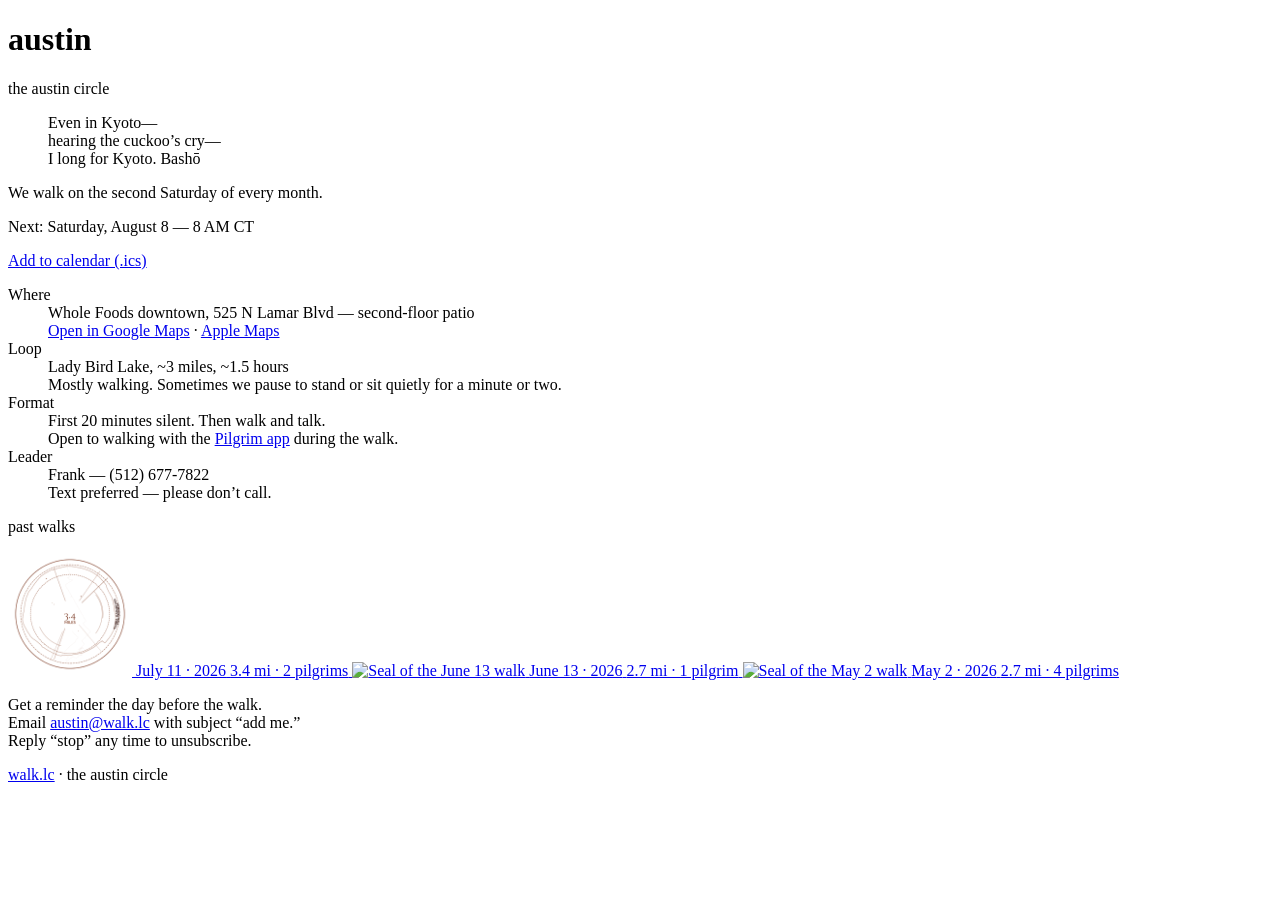
==== austin/index.html @ 09af0085 "Add austin walk archive — 2026-07-11 Third walk of the Austin Circle and the circle's first seek — t" ====
<!DOCTYPE html>
<html lang="en">
<head>
  <meta charset="UTF-8">
  <meta name="viewport" content="width=device-width, initial-scale=1.0">
  <title>The Austin Circle — Local Circle</title>
  <meta name="description" content="The Austin Circle. We walk on the second Saturday of every month, ~3 miles around Lady Bird Lake. First 20 minutes silent. Then walk and talk.">

  <link rel="canonical" href="https://walk.lc/austin/">

  <meta property="og:title" content="The Austin Circle — Local Circle">
  <meta property="og:description" content="We walk on the second Saturday of every month around Lady Bird Lake. First 20 minutes silent.">
  <meta property="og:type" content="website">
  <meta property="og:url" content="https://walk.lc/austin/">
  <meta property="og:site_name" content="Local Circle">
  <meta property="og:locale" content="en_US">
  <meta property="og:image" content="https://walk.lc/assets/og/austin.png">
  <meta property="og:image:width" content="1200">
  <meta property="og:image:height" content="630">
  <meta property="og:image:alt" content="The Austin Circle — second Saturday of every month, around Lady Bird Lake">

  <meta name="twitter:card" content="summary_large_image">
  <meta name="twitter:title" content="The Austin Circle">
  <meta name="twitter:description" content="Monthly walks around Lady Bird Lake. First 20 minutes silent.">
  <meta name="twitter:image" content="https://walk.lc/assets/og/austin.png">
  <meta name="twitter:image:alt" content="The Austin Circle — second Saturday of every month">

  <link rel="icon" href="/assets/favicon.svg" type="image/svg+xml">
  <link rel="icon" href="/assets/favicon-32.png" sizes="32x32" type="image/png">
  <link rel="icon" href="/assets/favicon-16.png" sizes="16x16" type="image/png">
  <link rel="apple-touch-icon" href="/assets/apple-touch-icon.png">

  <link rel="preconnect" href="https://fonts.googleapis.com">
  <link rel="preconnect" href="https://fonts.gstatic.com" crossorigin>
  <link href="https://fonts.googleapis.com/css2?family=Cormorant+Garamond:ital,wght@0,300;0,400;1,400&family=Lato:wght@300;400;600&display=swap" rel="stylesheet">

  <link rel="stylesheet" href="/css/site.css">

  <link rel="sitemap" type="application/xml" href="/sitemap.xml">

  <script type="application/ld+json">
  {
    "@context": "https://schema.org",
    "@type": "Event",
    "name": "The Austin Circle",
    "description": "Monthly walking circle around Lady Bird Lake. ~3 miles, ~1.5 hours. First 20 minutes silent, then walk and talk.",
    "url": "https://walk.lc/austin/",
    "image": "https://walk.lc/assets/og/austin.png",
    "isAccessibleForFree": true,
    "eventStatus": "https://schema.org/EventScheduled",
    "eventAttendanceMode": "https://schema.org/OfflineEventAttendanceMode",
    "startDate": "2026-08-08T08:00:00-05:00",
    "endDate": "2026-08-08T09:30:00-05:00",
    "eventSchedule": {
      "@type": "Schedule",
      "scheduleTimezone": "America/Chicago",
      "byDay": "https://schema.org/Saturday",
      "byMonthWeek": 2,
      "startTime": "08:00",
      "duration": "PT1H30M"
    },
    "location": {
      "@type": "Place",
      "name": "Whole Foods Market — second-floor patio",
      "address": {
        "@type": "PostalAddress",
        "streetAddress": "525 N Lamar Blvd",
        "addressLocality": "Austin",
        "addressRegion": "TX",
        "postalCode": "78703",
        "addressCountry": "US"
      },
      "geo": {
        "@type": "GeoCoordinates",
        "latitude": 30.27,
        "longitude": -97.74
      }
    },
    "organizer": {
      "@type": "Organization",
      "name": "Local Circle",
      "url": "https://walk.lc/"
    },
    "performer": {
      "@type": "Person",
      "name": "Frank"
    },
    "offers": {
      "@type": "Offer",
      "price": "0",
      "priceCurrency": "USD",
      "availability": "https://schema.org/InStock",
      "url": "mailto:austin@walk.lc?subject=add%20me"
    }
  }
  </script>

  <script defer src="https://analytics.walktalkmeditate.org/script.js" data-website-id="1ba0555d-f610-4cc4-bd1d-35c4b710ee3e"></script>
</head>
<body>

  <main>

    <header class="hero">
      <div class="hero-seal seal-city" data-seal="city" aria-hidden="true"></div>
      <h1>austin</h1>
      <p class="subtitle">the austin circle</p>
    </header>

    <blockquote class="poetry">
      Even in Kyoto&mdash;<br>
      hearing the cuckoo&rsquo;s cry&mdash;<br>
      I long for Kyoto.
      <span class="attribution">Bash&#x14d;</span>
    </blockquote>

    <section class="rule-block">
      <p class="rule">We walk on the second Saturday of every month.</p>
      <p class="next" data-cadence-next>Next: Saturday, August 8 &mdash; 8 AM CT</p>
      <p class="meta"><a href="#" download data-cadence-ics>Add to calendar (.ics)</a></p>
    </section>

    <section class="practical">
      <dl>
        <dt>Where</dt>
        <dd>Whole Foods downtown, 525 N Lamar Blvd &mdash; second-floor patio</dd>
        <dd class="secondary">
          <a href="https://maps.app.goo.gl/rMoJSE2wYfeReAUW6" target="_blank" rel="noopener">Open in Google Maps</a>
          &middot;
          <a href="https://maps.apple.com/?q=Whole+Foods+Market&address=525+N+Lamar+Blvd,+Austin,+TX+78703" target="_blank" rel="noopener">Apple Maps</a>
        </dd>

        <dt>Loop</dt>
        <dd>Lady Bird Lake, ~3 miles, ~1.5 hours</dd>
        <dd class="secondary">
          Mostly walking. Sometimes we pause to stand or sit quietly for a minute or two.
        </dd>

        <dt>Format</dt>
        <dd>First 20 minutes silent. Then walk and talk.</dd>
        <dd class="secondary">
          Open to walking with the <a href="https://pilgrimapp.org" target="_blank" rel="noopener">Pilgrim app</a> during the walk.
        </dd>

        <dt>Leader</dt>
        <dd>Frank &mdash; <span class="phone">(512) 677-7822</span></dd>
        <dd class="secondary">
          Text preferred &mdash; please don&rsquo;t call.
        </dd>
      </dl>
    </section>

    <section class="walks-archive" aria-label="Past walks">
      <p class="section-label">past walks</p>
      <div class="walks-grid">
        <a class="walk-stamp" href="/austin/2026-07-11/">
          <img class="walk-stamp-seal" src="/austin/2026-07-11/seal.png" alt="Seal of the July 11 walk" loading="lazy" width="124" height="124">
          <span class="walk-stamp-date">July 11 &middot; 2026</span>
          <span class="walk-stamp-meta">3.4 mi &middot; 2 pilgrims</span>
        </a>
        <a class="walk-stamp" href="/austin/2026-06-13/">
          <img class="walk-stamp-seal" src="/austin/2026-06-13/seal.png" alt="Seal of the June 13 walk" loading="lazy" width="124" height="124">
          <span class="walk-stamp-date">June 13 &middot; 2026</span>
          <span class="walk-stamp-meta">2.7 mi &middot; 1 pilgrim</span>
        </a>
        <a class="walk-stamp" href="/austin/2026-05-02/">
          <img class="walk-stamp-seal" src="/austin/2026-05-02/seal.png" alt="Seal of the May 2 walk" loading="lazy" width="124" height="124">
          <span class="walk-stamp-date">May 2 &middot; 2026</span>
          <span class="walk-stamp-meta">2.7 mi &middot; 4 pilgrims</span>
        </a>
      </div>
    </section>

    <p class="subscribe-cta">
      Get a reminder the day before the walk.<br>
      Email <a href="mailto:austin@walk.lc?subject=add%20me">austin@walk.lc</a> with subject &ldquo;add me.&rdquo;<br>
      <span class="quiet">Reply &ldquo;stop&rdquo; any time to unsubscribe.</span>
    </p>

  </main>

  <footer>
    <p><a href="/">walk.lc</a> &middot; the austin circle</p>
  </footer>

  <script id="city-data" type="application/json">
    {
      "name": "Austin",
      "state": "Texas",
      "kanji": "歩",
      "lat": 30.27,
      "lng": -97.74,
      "loop": [
        [30.2728, -97.7506],
        [30.2716, -97.7475],
        [30.2691, -97.7437],
        [30.2658, -97.7414],
        [30.2625, -97.7407],
        [30.2599, -97.7430],
        [30.2585, -97.7470],
        [30.2592, -97.7510],
        [30.2613, -97.7547],
        [30.2647, -97.7569],
        [30.2683, -97.7570],
        [30.2715, -97.7548]
      ],
      "cadence": { "pattern": "second-saturday", "time": "08:00", "tz": "America/Chicago", "effectiveFrom": "2026-06-01" },
      "where": {
        "address": "Whole Foods Market, 525 N Lamar Blvd, Austin, TX",
        "note": "second-floor patio"
      },
      "loopDescription": "Lady Bird Lake, ~3 miles, ~1.5 hours"
    }
  </script>

  <script src="/js/seal.js"></script>
  <script src="/js/cadence.js"></script>

</body>
</html>
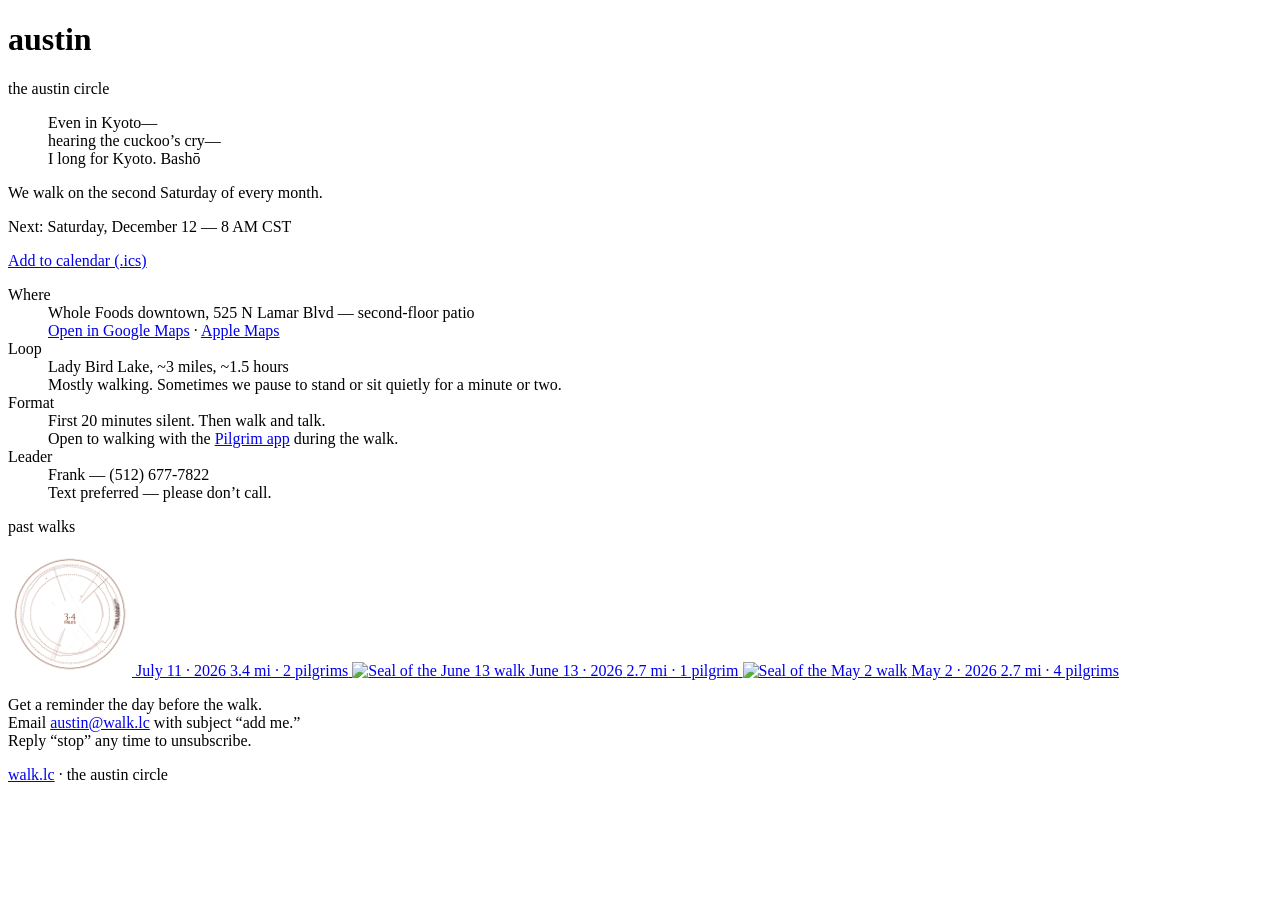
==== commit 798870d2: "Move the August walk to the 15th via a one-off cadence override The circle is pushing just the Augus" ====
--- a/austin/index.html
+++ b/austin/index.html
@@ -49,8 +49,8 @@
     "isAccessibleForFree": true,
     "eventStatus": "https://schema.org/EventScheduled",
     "eventAttendanceMode": "https://schema.org/OfflineEventAttendanceMode",
-    "startDate": "2026-08-08T08:00:00-05:00",
-    "endDate": "2026-08-08T09:30:00-05:00",
+    "startDate": "2026-08-15T08:00:00-05:00",
+    "endDate": "2026-08-15T09:30:00-05:00",
     "eventSchedule": {
       "@type": "Schedule",
       "scheduleTimezone": "America/Chicago",
@@ -116,7 +116,7 @@
 
     <section class="rule-block">
       <p class="rule">We walk on the second Saturday of every month.</p>
-      <p class="next" data-cadence-next>Next: Saturday, August 8 &mdash; 8 AM CT</p>
+      <p class="next" data-cadence-next>Next: Saturday, August 15 &mdash; 8 AM CT</p>
       <p class="meta"><a href="#" download data-cadence-ics>Add to calendar (.ics)</a></p>
     </section>
 
@@ -204,7 +204,7 @@
         [30.2683, -97.7570],
         [30.2715, -97.7548]
       ],
-      "cadence": { "pattern": "second-saturday", "time": "08:00", "tz": "America/Chicago", "effectiveFrom": "2026-06-01" },
+      "cadence": { "pattern": "second-saturday", "time": "08:00", "tz": "America/Chicago", "effectiveFrom": "2026-06-01", "override": { "date": "2026-08-15" } },
       "where": {
         "address": "Whole Foods Market, 525 N Lamar Blvd, Austin, TX",
         "note": "second-floor patio"
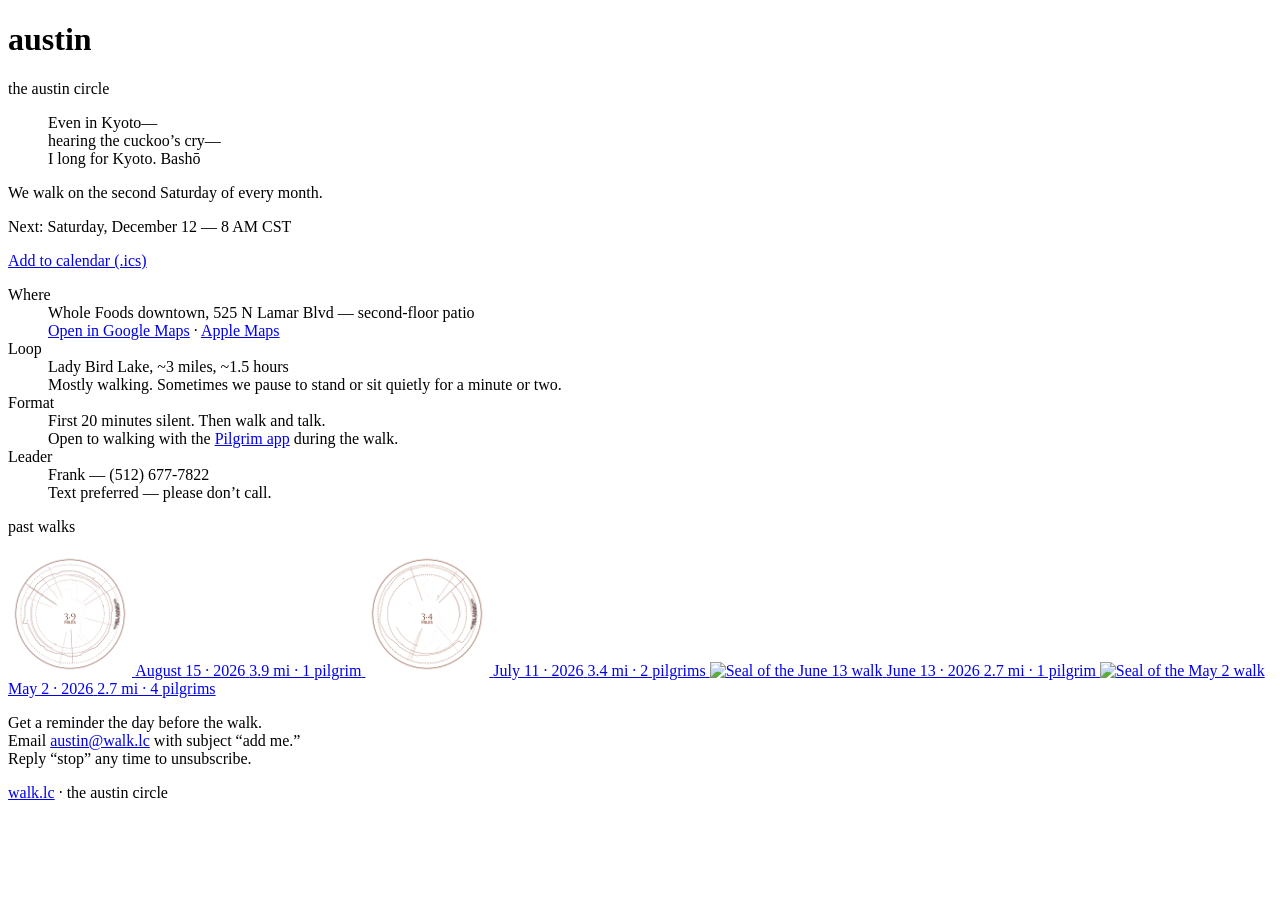
==== commit c0f3dc41: "Add austin walk archive — 2026-08-15 Fourth walk of the Austin Circle and the longest yet — one pilg" ====
--- a/austin/index.html
+++ b/austin/index.html
@@ -49,8 +49,8 @@
     "isAccessibleForFree": true,
     "eventStatus": "https://schema.org/EventScheduled",
     "eventAttendanceMode": "https://schema.org/OfflineEventAttendanceMode",
-    "startDate": "2026-08-15T08:00:00-05:00",
-    "endDate": "2026-08-15T09:30:00-05:00",
+    "startDate": "2026-09-12T08:00:00-05:00",
+    "endDate": "2026-09-12T09:30:00-05:00",
     "eventSchedule": {
       "@type": "Schedule",
       "scheduleTimezone": "America/Chicago",
@@ -116,7 +116,7 @@
 
     <section class="rule-block">
       <p class="rule">We walk on the second Saturday of every month.</p>
-      <p class="next" data-cadence-next>Next: Saturday, August 15 &mdash; 8 AM CT</p>
+      <p class="next" data-cadence-next>Next: Saturday, September 12 &mdash; 8 AM CT</p>
       <p class="meta"><a href="#" download data-cadence-ics>Add to calendar (.ics)</a></p>
     </section>
 
@@ -153,6 +153,11 @@
     <section class="walks-archive" aria-label="Past walks">
       <p class="section-label">past walks</p>
       <div class="walks-grid">
+        <a class="walk-stamp" href="/austin/2026-08-15/">
+          <img class="walk-stamp-seal" src="/austin/2026-08-15/seal.png" alt="Seal of the August 15 walk" loading="lazy" width="124" height="124">
+          <span class="walk-stamp-date">August 15 &middot; 2026</span>
+          <span class="walk-stamp-meta">3.9 mi &middot; 1 pilgrim</span>
+        </a>
         <a class="walk-stamp" href="/austin/2026-07-11/">
           <img class="walk-stamp-seal" src="/austin/2026-07-11/seal.png" alt="Seal of the July 11 walk" loading="lazy" width="124" height="124">
           <span class="walk-stamp-date">July 11 &middot; 2026</span>
@@ -204,7 +209,7 @@
         [30.2683, -97.7570],
         [30.2715, -97.7548]
       ],
-      "cadence": { "pattern": "second-saturday", "time": "08:00", "tz": "America/Chicago", "effectiveFrom": "2026-06-01", "override": { "date": "2026-08-15" } },
+      "cadence": { "pattern": "second-saturday", "time": "08:00", "tz": "America/Chicago", "effectiveFrom": "2026-06-01" },
       "where": {
         "address": "Whole Foods Market, 525 N Lamar Blvd, Austin, TX",
         "note": "second-floor patio"
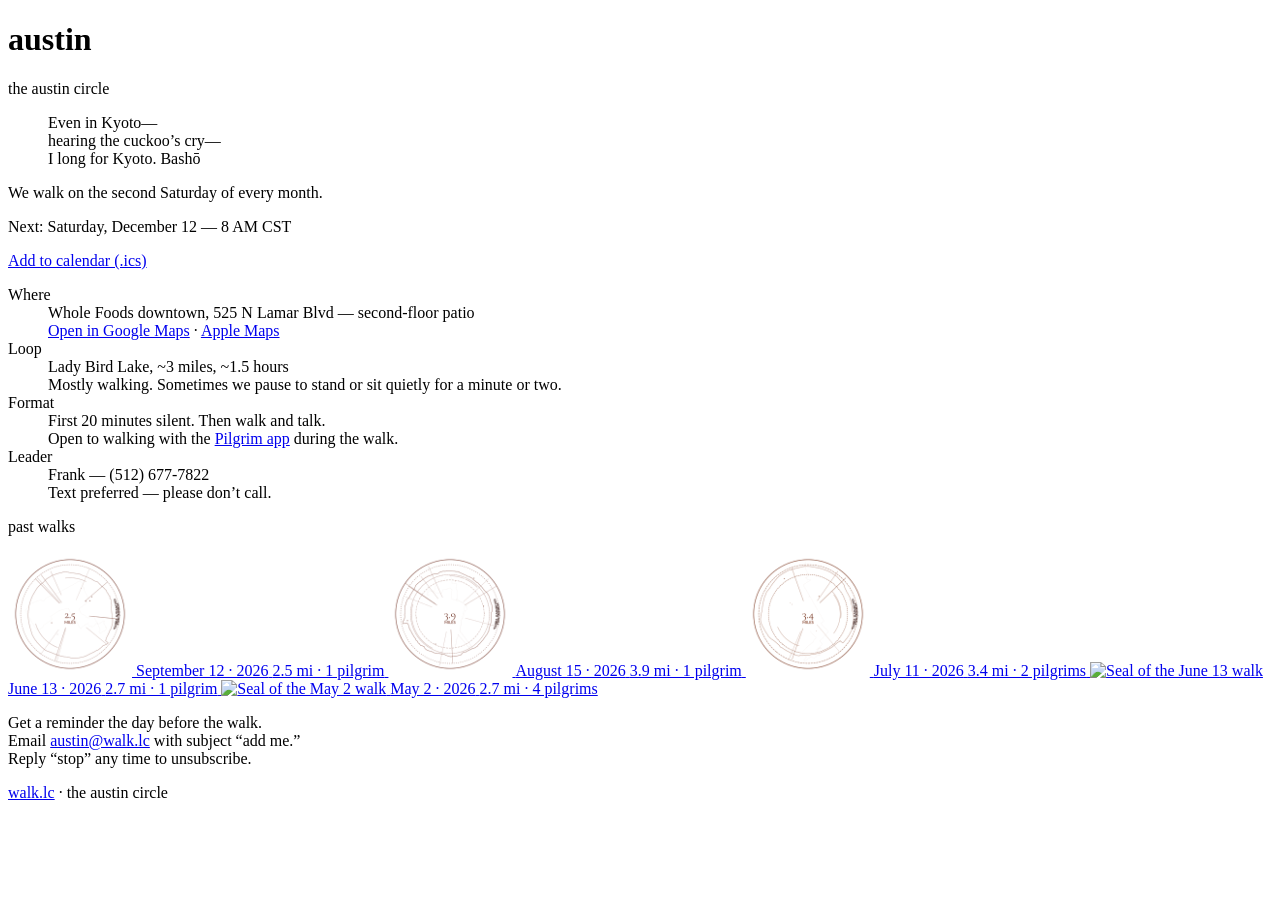
==== commit 4c81c1ec: "Add austin walk archive — 2026-09-12 Fifth walk of the Austin Circle, back on the second Saturday af" ====
--- a/austin/index.html
+++ b/austin/index.html
@@ -49,8 +49,8 @@
     "isAccessibleForFree": true,
     "eventStatus": "https://schema.org/EventScheduled",
     "eventAttendanceMode": "https://schema.org/OfflineEventAttendanceMode",
-    "startDate": "2026-09-12T08:00:00-05:00",
-    "endDate": "2026-09-12T09:30:00-05:00",
+    "startDate": "2026-10-10T08:00:00-05:00",
+    "endDate": "2026-10-10T09:30:00-05:00",
     "eventSchedule": {
       "@type": "Schedule",
       "scheduleTimezone": "America/Chicago",
@@ -116,7 +116,7 @@
 
     <section class="rule-block">
       <p class="rule">We walk on the second Saturday of every month.</p>
-      <p class="next" data-cadence-next>Next: Saturday, September 12 &mdash; 8 AM CT</p>
+      <p class="next" data-cadence-next>Next: Saturday, October 10 &mdash; 8 AM CT</p>
       <p class="meta"><a href="#" download data-cadence-ics>Add to calendar (.ics)</a></p>
     </section>
 
@@ -153,6 +153,11 @@
     <section class="walks-archive" aria-label="Past walks">
       <p class="section-label">past walks</p>
       <div class="walks-grid">
+        <a class="walk-stamp" href="/austin/2026-09-12/">
+          <img class="walk-stamp-seal" src="/austin/2026-09-12/seal.png" alt="Seal of the September 12 walk" loading="lazy" width="124" height="124">
+          <span class="walk-stamp-date">September 12 &middot; 2026</span>
+          <span class="walk-stamp-meta">2.5 mi &middot; 1 pilgrim</span>
+        </a>
         <a class="walk-stamp" href="/austin/2026-08-15/">
           <img class="walk-stamp-seal" src="/austin/2026-08-15/seal.png" alt="Seal of the August 15 walk" loading="lazy" width="124" height="124">
           <span class="walk-stamp-date">August 15 &middot; 2026</span>
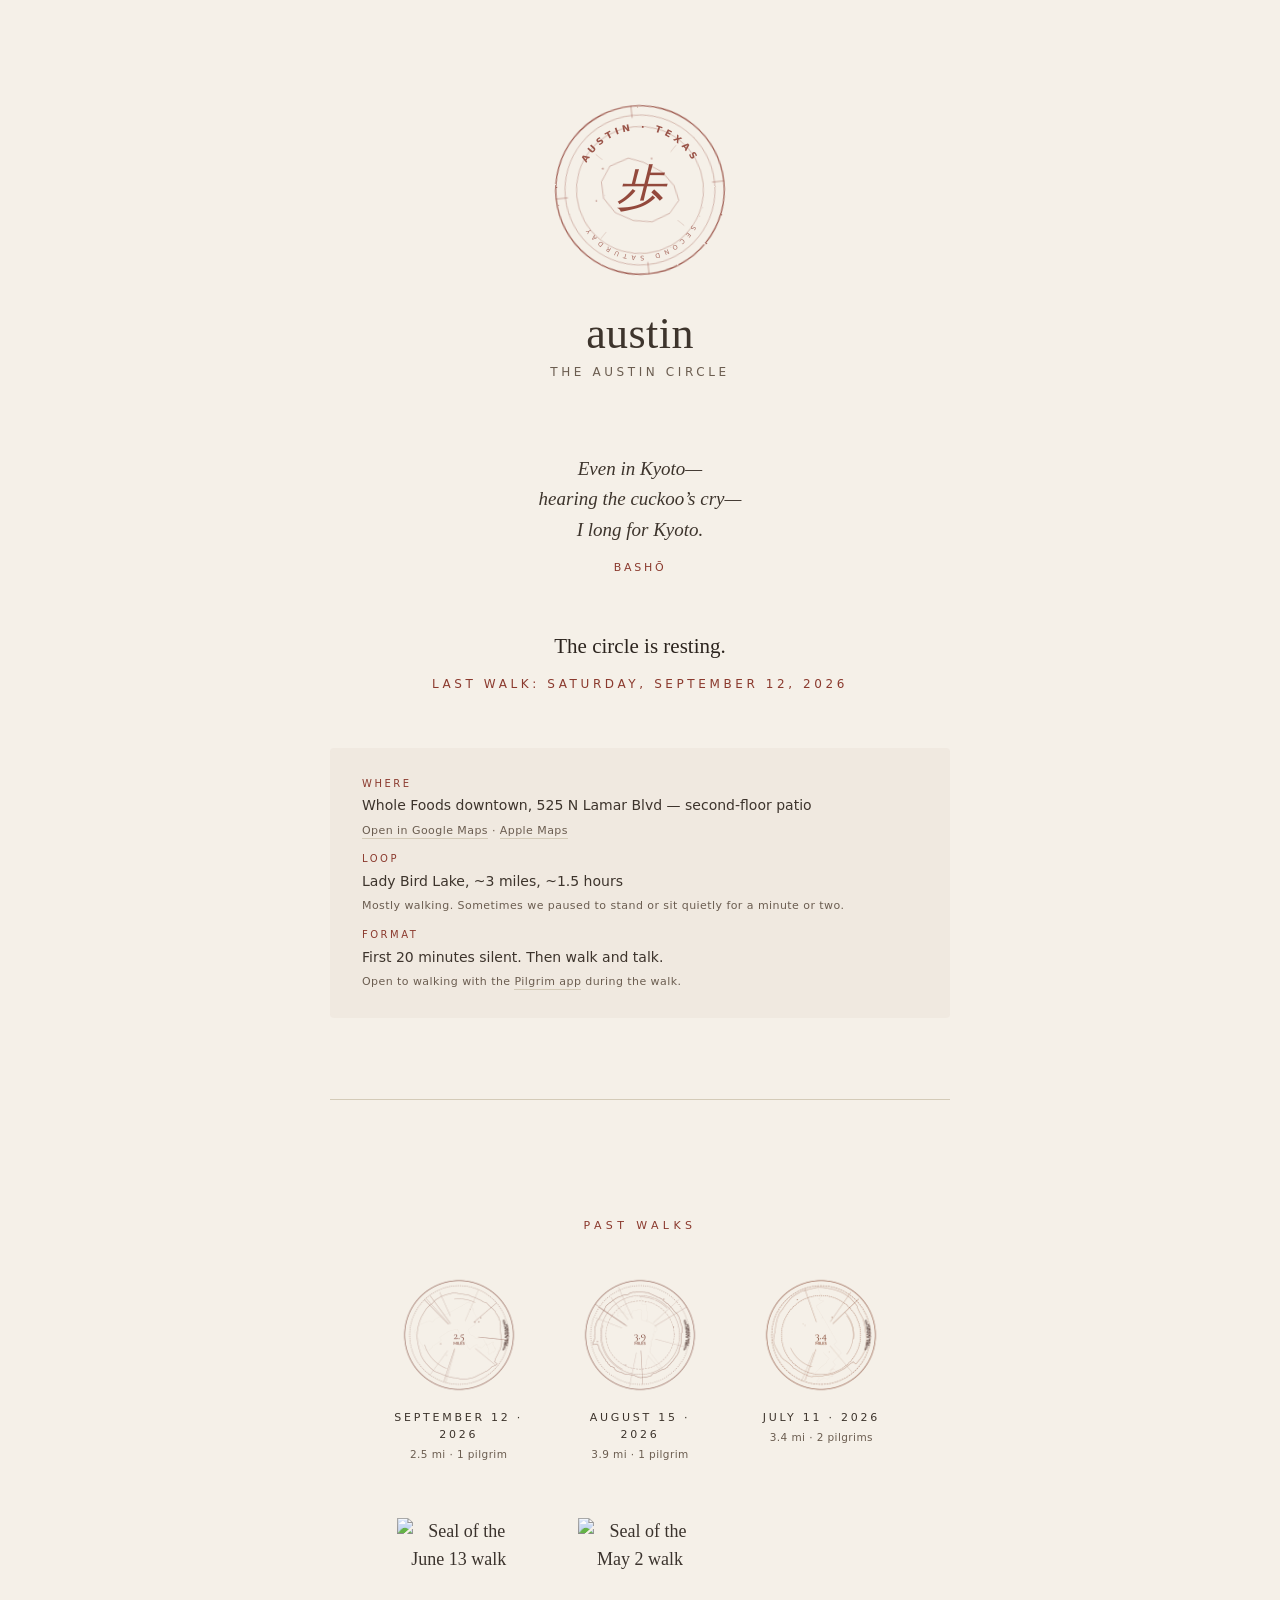
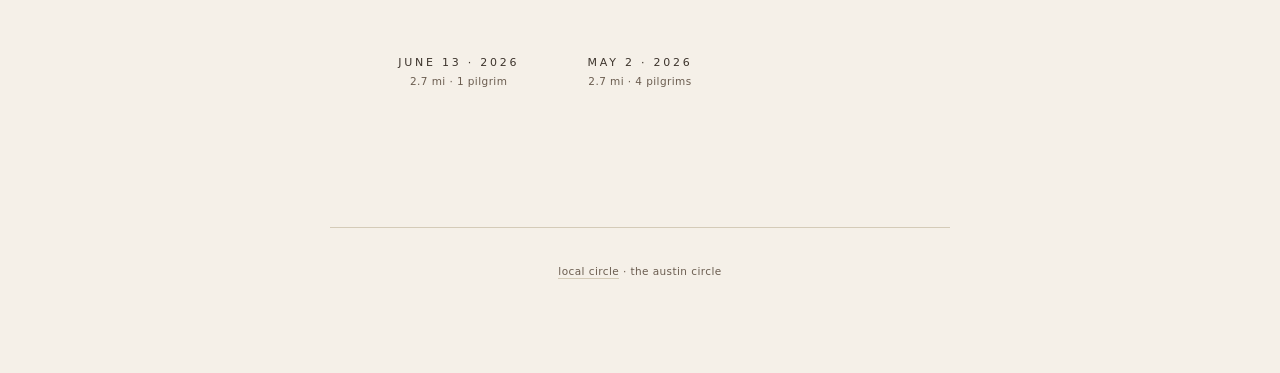
==== commit a00b6f01: "Hibernate the site as an archive on circle.pilgrimapp.org walk.lc is not being renewed and the circl" ====
--- a/austin/index.html
+++ b/austin/index.html
@@ -4,26 +4,26 @@
   <meta charset="UTF-8">
   <meta name="viewport" content="width=device-width, initial-scale=1.0">
   <title>The Austin Circle — Local Circle</title>
-  <meta name="description" content="The Austin Circle. We walk on the second Saturday of every month, ~3 miles around Lady Bird Lake. First 20 minutes silent. Then walk and talk.">
+  <meta name="description" content="The Austin Circle. Monthly walks around Lady Bird Lake, May to September 2026. First 20 minutes silent. Then walk and talk. The circle is resting.">
 
-  <link rel="canonical" href="https://walk.lc/austin/">
+  <link rel="canonical" href="https://circle.pilgrimapp.org/austin/">
 
   <meta property="og:title" content="The Austin Circle — Local Circle">
-  <meta property="og:description" content="We walk on the second Saturday of every month around Lady Bird Lake. First 20 minutes silent.">
+  <meta property="og:description" content="Monthly walks around Lady Bird Lake, May to September 2026. First 20 minutes silent. The circle is resting.">
   <meta property="og:type" content="website">
-  <meta property="og:url" content="https://walk.lc/austin/">
+  <meta property="og:url" content="https://circle.pilgrimapp.org/austin/">
   <meta property="og:site_name" content="Local Circle">
   <meta property="og:locale" content="en_US">
-  <meta property="og:image" content="https://walk.lc/assets/og/austin.png">
+  <meta property="og:image" content="https://circle.pilgrimapp.org/assets/og/austin.png">
   <meta property="og:image:width" content="1200">
   <meta property="og:image:height" content="630">
-  <meta property="og:image:alt" content="The Austin Circle — second Saturday of every month, around Lady Bird Lake">
+  <meta property="og:image:alt" content="The Austin Circle — monthly walks around Lady Bird Lake">
 
   <meta name="twitter:card" content="summary_large_image">
   <meta name="twitter:title" content="The Austin Circle">
-  <meta name="twitter:description" content="Monthly walks around Lady Bird Lake. First 20 minutes silent.">
-  <meta name="twitter:image" content="https://walk.lc/assets/og/austin.png">
-  <meta name="twitter:image:alt" content="The Austin Circle — second Saturday of every month">
+  <meta name="twitter:description" content="Monthly walks around Lady Bird Lake, May to September 2026. The circle is resting.">
+  <meta name="twitter:image" content="https://circle.pilgrimapp.org/assets/og/austin.png">
+  <meta name="twitter:image:alt" content="The Austin Circle — monthly walks around Lady Bird Lake">
 
   <link rel="icon" href="/assets/favicon.svg" type="image/svg+xml">
   <link rel="icon" href="/assets/favicon-32.png" sizes="32x32" type="image/png">
@@ -41,33 +41,23 @@
   <script type="application/ld+json">
   {
     "@context": "https://schema.org",
-    "@type": "Event",
+    "@type": "CollectionPage",
     "name": "The Austin Circle",
-    "description": "Monthly walking circle around Lady Bird Lake. ~3 miles, ~1.5 hours. First 20 minutes silent, then walk and talk.",
-    "url": "https://walk.lc/austin/",
-    "image": "https://walk.lc/assets/og/austin.png",
-    "isAccessibleForFree": true,
-    "eventStatus": "https://schema.org/EventScheduled",
-    "eventAttendanceMode": "https://schema.org/OfflineEventAttendanceMode",
-    "startDate": "2026-10-10T08:00:00-05:00",
-    "endDate": "2026-10-10T09:30:00-05:00",
-    "eventSchedule": {
-      "@type": "Schedule",
-      "scheduleTimezone": "America/Chicago",
-      "byDay": "https://schema.org/Saturday",
-      "byMonthWeek": 2,
-      "startTime": "08:00",
-      "duration": "PT1H30M"
+    "description": "Archive of the Austin Circle's monthly walks around Lady Bird Lake, May to September 2026. First 20 minutes silent, then walk and talk.",
+    "url": "https://circle.pilgrimapp.org/austin/",
+    "image": "https://circle.pilgrimapp.org/assets/og/austin.png",
+    "isPartOf": {
+      "@type": "WebSite",
+      "name": "Local Circle",
+      "url": "https://circle.pilgrimapp.org/"
     },
-    "location": {
+    "about": {
       "@type": "Place",
-      "name": "Whole Foods Market — second-floor patio",
+      "name": "Lady Bird Lake",
       "address": {
         "@type": "PostalAddress",
-        "streetAddress": "525 N Lamar Blvd",
         "addressLocality": "Austin",
         "addressRegion": "TX",
-        "postalCode": "78703",
         "addressCountry": "US"
       },
       "geo": {
@@ -75,22 +65,6 @@
         "latitude": 30.27,
         "longitude": -97.74
       }
-    },
-    "organizer": {
-      "@type": "Organization",
-      "name": "Local Circle",
-      "url": "https://walk.lc/"
-    },
-    "performer": {
-      "@type": "Person",
-      "name": "Frank"
-    },
-    "offers": {
-      "@type": "Offer",
-      "price": "0",
-      "priceCurrency": "USD",
-      "availability": "https://schema.org/InStock",
-      "url": "mailto:austin@walk.lc?subject=add%20me"
     }
   }
   </script>
@@ -115,9 +89,8 @@
     </blockquote>
 
     <section class="rule-block">
-      <p class="rule">We walk on the second Saturday of every month.</p>
-      <p class="next" data-cadence-next>Next: Saturday, October 10 &mdash; 8 AM CT</p>
-      <p class="meta"><a href="#" download data-cadence-ics>Add to calendar (.ics)</a></p>
+      <p class="rule">The circle is resting.</p>
+      <p class="next">Last walk: Saturday, September 12, 2026</p>
     </section>
 
     <section class="practical">
@@ -133,19 +106,13 @@
         <dt>Loop</dt>
         <dd>Lady Bird Lake, ~3 miles, ~1.5 hours</dd>
         <dd class="secondary">
-          Mostly walking. Sometimes we pause to stand or sit quietly for a minute or two.
+          Mostly walking. Sometimes we paused to stand or sit quietly for a minute or two.
         </dd>
 
         <dt>Format</dt>
         <dd>First 20 minutes silent. Then walk and talk.</dd>
         <dd class="secondary">
           Open to walking with the <a href="https://pilgrimapp.org" target="_blank" rel="noopener">Pilgrim app</a> during the walk.
-        </dd>
-
-        <dt>Leader</dt>
-        <dd>Frank &mdash; <span class="phone">(512) 677-7822</span></dd>
-        <dd class="secondary">
-          Text preferred &mdash; please don&rsquo;t call.
         </dd>
       </dl>
     </section>
@@ -181,16 +148,10 @@
       </div>
     </section>
 
-    <p class="subscribe-cta">
-      Get a reminder the day before the walk.<br>
-      Email <a href="mailto:austin@walk.lc?subject=add%20me">austin@walk.lc</a> with subject &ldquo;add me.&rdquo;<br>
-      <span class="quiet">Reply &ldquo;stop&rdquo; any time to unsubscribe.</span>
-    </p>
-
   </main>
 
   <footer>
-    <p><a href="/">walk.lc</a> &middot; the austin circle</p>
+    <p><a href="/">local circle</a> &middot; the austin circle</p>
   </footer>
 
   <script id="city-data" type="application/json">
@@ -214,17 +175,11 @@
         [30.2683, -97.7570],
         [30.2715, -97.7548]
       ],
-      "cadence": { "pattern": "second-saturday", "time": "08:00", "tz": "America/Chicago", "effectiveFrom": "2026-06-01" },
-      "where": {
-        "address": "Whole Foods Market, 525 N Lamar Blvd, Austin, TX",
-        "note": "second-floor patio"
-      },
-      "loopDescription": "Lady Bird Lake, ~3 miles, ~1.5 hours"
+      "cadence": { "pattern": "second-saturday" }
     }
   </script>
 
   <script src="/js/seal.js"></script>
-  <script src="/js/cadence.js"></script>
 
 </body>
 </html>
--- a/css/site.css
+++ b/css/site.css
@@ -0,0 +1,616 @@
+/* Local Circle — Local Circle. Warm-rust sibling to pilgrim-landing.
+   Self-contained. Mirrors the typographic conventions of pilgrim-landing/circles.css. */
+
+:root {
+  /* Ink */
+  --ink:       #2C241E;
+  --ink-soft:  #3D342C;
+  --ink-fog:   #6B5D50;
+
+  /* Ground */
+  --paper:     #F5F0E8;
+  --paper-dim: #EFE7D5;
+  --rule:      #D4CBB8;
+
+  /* Accent — warm rust (cinnabar/sumi). The communal-sibling counterpart
+     to pilgrim's cool sage. Used on seals and small accents only. */
+  --accent:        #8B3A2E;
+  --accent-tint:   rgba(139, 58, 46, 0.04);
+  --accent-tint-2: rgba(139, 58, 46, 0.08);
+
+  /* Type */
+  --serif: "Cormorant Garamond", Georgia, "Times New Roman", serif;
+  --sans:  "Lato", -apple-system, system-ui, sans-serif;
+
+  /* Rhythm */
+  --measure: 620px;
+  --gutter:  clamp(24px, 5vw, 48px);
+  --leading: 1.55;
+}
+
+@media (prefers-color-scheme: dark) {
+  :root {
+    --ink:           #EDE4CF;
+    --ink-soft:      #D8CCAF;
+    --ink-fog:       #958A7A;
+    --paper:         #1E1913;
+    --paper-dim:     #251F17;
+    --rule:          #3A2F22;
+    --accent:        #C8635A;
+    --accent-tint:   rgba(200, 99, 90, 0.06);
+    --accent-tint-2: rgba(200, 99, 90, 0.10);
+  }
+}
+
+html {
+  background: var(--paper);
+}
+
+body {
+  background: var(--paper);
+  color: var(--ink);
+  font-family: var(--serif);
+  font-size: 18px;
+  line-height: var(--leading);
+  -webkit-font-smoothing: antialiased;
+  text-rendering: optimizeLegibility;
+  margin: 0;
+  padding: clamp(64px, 10vh, 140px) var(--gutter);
+}
+
+main {
+  max-width: var(--measure);
+  margin: 0 auto;
+}
+
+/* ----- Typography ----- */
+
+h1 {
+  font-size: clamp(32px, 6vw, 44px);
+  line-height: 1.1;
+  font-weight: 300;
+  letter-spacing: 0.01em;
+  color: var(--ink-soft);
+  text-align: center;
+  margin: 0;
+}
+
+h2 {
+  font-size: clamp(18px, 2.4vw, 22px);
+  line-height: 1.3;
+  font-weight: 400;
+  font-style: italic;
+  color: var(--ink-soft);
+  margin: 0 0 1.2em;
+}
+
+p {
+  margin: 0 0 1em;
+}
+
+a {
+  color: var(--accent);
+  text-decoration: underline;
+  text-underline-offset: 3px;
+  text-decoration-thickness: 0.5px;
+}
+
+a:hover {
+  text-decoration-thickness: 1px;
+}
+
+a:focus-visible,
+button:focus-visible {
+  outline: 2px solid var(--accent);
+  outline-offset: 3px;
+  border-radius: 2px;
+}
+
+.city-tile:focus-visible {
+  outline: 2px solid var(--accent);
+  outline-offset: 4px;
+  background: var(--accent-tint);
+  text-decoration: none;
+}
+
+/* ----- Hero (homepage and city pages share these) ----- */
+
+.hero {
+  text-align: center;
+  margin-bottom: clamp(48px, 8vh, 80px);
+}
+
+.hero-seal {
+  display: block;
+  margin: 0 auto 1.25rem;
+}
+
+.hero .seal-master    { width: clamp(120px, 20vw, 160px); height: clamp(120px, 20vw, 160px); }
+.hero .seal-city      { width: clamp(160px, 26vw, 200px); height: clamp(160px, 26vw, 200px); }
+
+.tagline {
+  font-family: var(--sans);
+  font-weight: 300;
+  font-size: 12px;
+  letter-spacing: 0.4em;
+  text-transform: uppercase;
+  color: var(--ink-fog);
+  margin: 0.5em 0 0;
+}
+
+.subtitle {
+  font-family: var(--sans);
+  font-weight: 300;
+  font-size: 12px;
+  letter-spacing: 0.3em;
+  text-transform: uppercase;
+  color: var(--ink-fog);
+  margin: 0.4em 0 0;
+}
+
+/* ----- Manifesto ----- */
+
+.manifesto {
+  text-align: center;
+  font-size: clamp(17px, 1.8vw, 19px);
+  font-style: italic;
+  color: var(--ink-soft);
+  max-width: 28rem;
+  margin: clamp(32px, 5vh, 56px) auto;
+  line-height: 1.6;
+}
+
+.manifesto p { margin: 0 0 0.5em; }
+.manifesto p:last-child { margin-bottom: 0; }
+
+/* ----- Section labels ----- */
+
+.section-label {
+  font-family: var(--sans);
+  font-weight: 300;
+  font-size: 11px;
+  letter-spacing: 0.4em;
+  text-transform: uppercase;
+  color: var(--accent);
+  text-align: center;
+  margin: clamp(48px, 8vh, 80px) 0 clamp(20px, 3vh, 32px);
+}
+
+/* ----- City seal grid (homepage) ----- */
+
+.city-grid {
+  display: grid;
+  grid-template-columns: repeat(3, 1fr);
+  gap: clamp(8px, 2vw, 16px);
+  max-width: 28rem;
+  margin: 0 auto;
+}
+
+@media (max-width: 480px) {
+  .city-grid { grid-template-columns: repeat(2, 1fr); }
+}
+
+.city-tile {
+  text-align: center;
+  padding: 1rem 0.5rem;
+  border-radius: 4px;
+  text-decoration: none;
+  color: inherit;
+  transition: background 0.2s;
+}
+
+.city-tile:hover { background: var(--accent-tint); text-decoration: none; }
+
+.city-tile-seal {
+  width: clamp(80px, 16vw, 100px);
+  height: clamp(80px, 16vw, 100px);
+  display: block;
+  margin: 0 auto 0.75rem;
+}
+
+.city-tile-name {
+  font-family: var(--sans);
+  font-weight: 400;
+  font-size: 11px;
+  letter-spacing: 0.25em;
+  text-transform: uppercase;
+  color: var(--ink-soft);
+}
+
+/* ----- City page: poetry ----- */
+
+.poetry {
+  text-align: center;
+  font-style: italic;
+  font-size: clamp(17px, 1.8vw, 19px);
+  color: var(--ink-soft);
+  margin: clamp(40px, 6vh, 64px) auto;
+  max-width: 26rem;
+  line-height: 1.6;
+}
+
+.poetry .attribution {
+  display: block;
+  font-style: normal;
+  font-family: var(--sans);
+  font-weight: 300;
+  font-size: 11px;
+  letter-spacing: 0.25em;
+  text-transform: uppercase;
+  color: var(--accent);
+  margin-top: 0.9rem;
+}
+
+/* ----- City page: rule + next walk ----- */
+
+.rule-block {
+  text-align: center;
+  margin: clamp(40px, 6vh, 64px) 0;
+}
+
+.rule-block .rule {
+  font-size: clamp(18px, 2vw, 21px);
+  color: var(--ink);
+  max-width: 22rem;
+  margin: 0 auto 0.6em;
+  line-height: 1.5;
+}
+
+.rule-block .next {
+  font-family: var(--sans);
+  font-weight: 400;
+  font-size: 12px;
+  letter-spacing: 0.3em;
+  text-transform: uppercase;
+  color: var(--accent);
+  margin: 0;
+}
+
+/* ----- City page: practical block ----- */
+
+.practical {
+  background: var(--accent-tint);
+  border-radius: 4px;
+  padding: clamp(20px, 3vh, 28px) clamp(20px, 3vw, 32px);
+  margin: clamp(32px, 5vh, 48px) 0;
+  font-family: var(--sans);
+  font-weight: 300;
+  font-size: 14px;
+  line-height: 1.7;
+  color: var(--ink-soft);
+}
+
+.practical dl { margin: 0; }
+
+.practical dt {
+  text-transform: uppercase;
+  letter-spacing: 0.25em;
+  font-size: 10px;
+  font-weight: 400;
+  color: var(--accent);
+  margin-top: 1em;
+}
+
+.practical dt:first-child { margin-top: 0; }
+
+.practical dd {
+  margin: 0.2em 0 0;
+  font-size: 14px;
+}
+
+.practical .secondary {
+  font-size: 11px;
+  letter-spacing: 0.04em;
+  color: var(--ink-fog);
+  margin-top: 0.3em;
+}
+
+.practical .secondary a {
+  color: var(--ink-fog);
+  text-decoration: none;
+  border-bottom: 1px solid var(--rule);
+  padding-bottom: 1px;
+}
+
+/* ----- Footer ----- */
+
+footer {
+  max-width: var(--measure);
+  margin: clamp(96px, 14vh, 160px) auto 0;
+  padding-top: 2em;
+  border-top: 1px solid var(--rule);
+  text-align: center;
+}
+
+footer p {
+  font-family: var(--sans);
+  font-weight: 300;
+  font-size: 10.5px;
+  line-height: 1.4;
+  letter-spacing: 0.04em;
+  color: var(--ink-fog);
+  text-transform: lowercase;
+  margin: 0 0 0.4em;
+}
+
+footer a {
+  color: var(--ink-fog);
+  text-decoration: none;
+  border-bottom: 1px solid var(--rule);
+  padding-bottom: 1px;
+}
+
+.footer-duck {
+  display: inline-block;
+  margin-top: 1.25rem;
+  opacity: 0.6;
+  transition: opacity 300ms ease;
+  line-height: 0;
+  text-decoration: none;
+  border-bottom: none;
+  padding: 0;
+  position: relative;
+  width: 24px;
+  height: 24px;
+}
+
+.footer-duck:hover,
+.footer-duck:focus,
+.footer-duck:focus-visible {
+  border-bottom-color: transparent;
+}
+
+.footer-duck img {
+  display: block;
+  width: 24px;
+  height: 24px;
+  position: absolute;
+  top: 0;
+  left: 0;
+  transition: opacity 250ms ease;
+}
+
+.footer-duck .footer-duck-animated {
+  opacity: 0;
+}
+
+.footer-duck:hover,
+.footer-duck:focus-visible {
+  opacity: 1;
+  outline: none;
+}
+
+.footer-duck:hover .footer-duck-static,
+.footer-duck:focus-visible .footer-duck-static {
+  opacity: 0;
+}
+
+.footer-duck:hover .footer-duck-animated,
+.footer-duck:focus-visible .footer-duck-animated {
+  opacity: 1;
+}
+
+/* ----- Walks archive (city page) ----- */
+
+.walks-archive {
+  margin-top: clamp(56px, 9vh, 88px);
+  padding-top: clamp(32px, 5vh, 48px);
+  border-top: 1px solid var(--rule);
+}
+
+.walks-grid {
+  display: grid;
+  grid-template-columns: repeat(auto-fill, minmax(140px, 1fr));
+  gap: clamp(20px, 3vw, 32px);
+  max-width: 32rem;
+  margin: 0 auto;
+}
+
+.walk-stamp {
+  display: flex;
+  flex-direction: column;
+  align-items: center;
+  text-align: center;
+  text-decoration: none;
+  color: inherit;
+  padding: 0.75rem 0.5rem;
+  border-radius: 4px;
+  transition: background 0.2s;
+}
+
+.walk-stamp:hover {
+  background: var(--accent-tint);
+  text-decoration: none;
+}
+
+.walk-stamp-seal {
+  width: clamp(96px, 18vw, 124px);
+  height: clamp(96px, 18vw, 124px);
+  display: block;
+  margin: 0 auto 0.75rem;
+  opacity: 0.92;
+}
+
+.walk-stamp-date {
+  font-family: var(--sans);
+  font-weight: 400;
+  font-size: 11px;
+  letter-spacing: 0.25em;
+  text-transform: uppercase;
+  color: var(--ink-soft);
+  margin-bottom: 0.2em;
+}
+
+.walk-stamp-meta {
+  font-family: var(--sans);
+  font-weight: 300;
+  font-size: 10.5px;
+  letter-spacing: 0.04em;
+  color: var(--ink-fog);
+}
+
+/* ----- Walk entry page ----- */
+
+.entry-hero {
+  margin-bottom: clamp(32px, 5vh, 48px);
+}
+
+.entry-eyebrow {
+  font-family: var(--sans);
+  font-weight: 300;
+  font-size: 11px;
+  letter-spacing: 0.4em;
+  text-transform: uppercase;
+  color: var(--accent);
+  margin: 0 0 0.6em;
+}
+
+.entry-seal {
+  display: block;
+  width: clamp(90px, 14vw, 120px);
+  height: auto;
+  margin: 0 auto 1rem;
+  opacity: 0.9;
+}
+
+.entry-hero h1 {
+  font-size: clamp(28px, 5vw, 38px);
+  margin-bottom: 0.2em;
+}
+
+.entry-hero .subtitle {
+  font-family: var(--sans);
+  font-weight: 300;
+  font-size: 12px;
+  letter-spacing: 0.3em;
+  text-transform: uppercase;
+  color: var(--ink-fog);
+  margin: 0;
+}
+
+.entry-etegami {
+  margin: clamp(32px, 5vh, 48px) 0;
+  text-align: center;
+}
+
+.entry-etegami img {
+  display: block;
+  box-sizing: border-box;
+  width: 100%;
+  max-width: 480px;
+  height: auto;
+  margin: 0 auto;
+  background: #FAF7F0;
+  padding: clamp(8px, 1.4vw, 14px);
+  border: 1px solid #C8BFAA;
+  box-shadow:
+    0 1px 2px rgba(44, 36, 30, 0.08),
+    0 6px 18px rgba(44, 36, 30, 0.12);
+}
+
+@media (prefers-color-scheme: dark) {
+  .entry-etegami img {
+    border-color: #B5A78B;
+    box-shadow:
+      0 0 0 6px rgba(181, 167, 139, 0.18),
+      0 14px 48px rgba(245, 240, 232, 0.14),
+      0 0 120px rgba(245, 240, 232, 0.10);
+  }
+}
+
+.entry-etegami figcaption {
+  font-style: italic;
+  font-size: clamp(15px, 1.7vw, 17px);
+  color: var(--ink-soft);
+  margin-top: 1em;
+}
+
+.entry-stats {
+  margin: clamp(32px, 5vh, 48px) auto;
+  max-width: 28rem;
+}
+
+.entry-stats dl {
+  display: grid;
+  grid-template-columns: repeat(3, 1fr);
+  gap: 1.25em 1em;
+  margin: 0;
+}
+
+@media (max-width: 480px) {
+  .entry-stats dl { grid-template-columns: repeat(2, 1fr); }
+}
+
+.entry-stats dl > div {
+  text-align: center;
+}
+
+.entry-stats dt {
+  font-family: var(--sans);
+  font-weight: 300;
+  font-size: 10px;
+  letter-spacing: 0.3em;
+  text-transform: uppercase;
+  color: var(--ink-fog);
+  margin-bottom: 0.4em;
+}
+
+.entry-stats dd {
+  font-family: var(--serif);
+  font-size: clamp(18px, 2.2vw, 22px);
+  color: var(--ink-soft);
+  margin: 0;
+}
+
+.entry-caption {
+  font-style: italic;
+  text-align: center;
+  font-size: clamp(17px, 2vw, 20px);
+  line-height: 1.5;
+  color: var(--ink-soft);
+  margin: clamp(40px, 6vh, 60px) auto;
+  max-width: 32rem;
+  padding: 0 clamp(16px, 4vw, 32px);
+  border-left: none;
+}
+
+.entry-pilgrim {
+  margin-top: clamp(48px, 7vh, 72px);
+}
+
+.entry-iframe-wrap {
+  border: 1px solid var(--rule);
+  border-radius: 4px;
+  overflow: hidden;
+  margin-bottom: 0.75em;
+}
+
+.entry-iframe-wrap iframe {
+  display: block;
+  width: 100%;
+  height: 600px;
+  border: 0;
+  background: var(--paper-dim);
+}
+
+.entry-pilgrim .quiet {
+  text-align: center;
+  font-family: var(--sans);
+  font-weight: 300;
+  font-size: 11px;
+  letter-spacing: 0.04em;
+  color: var(--ink-fog);
+}
+
+.entry-pilgrim .quiet a {
+  color: var(--ink-fog);
+}
+
+/* ----- Reduced motion ----- */
+
+@media (prefers-reduced-motion: reduce) {
+  * {
+    animation-duration: 0s !important;
+    transition-duration: 0s !important;
+  }
+}
